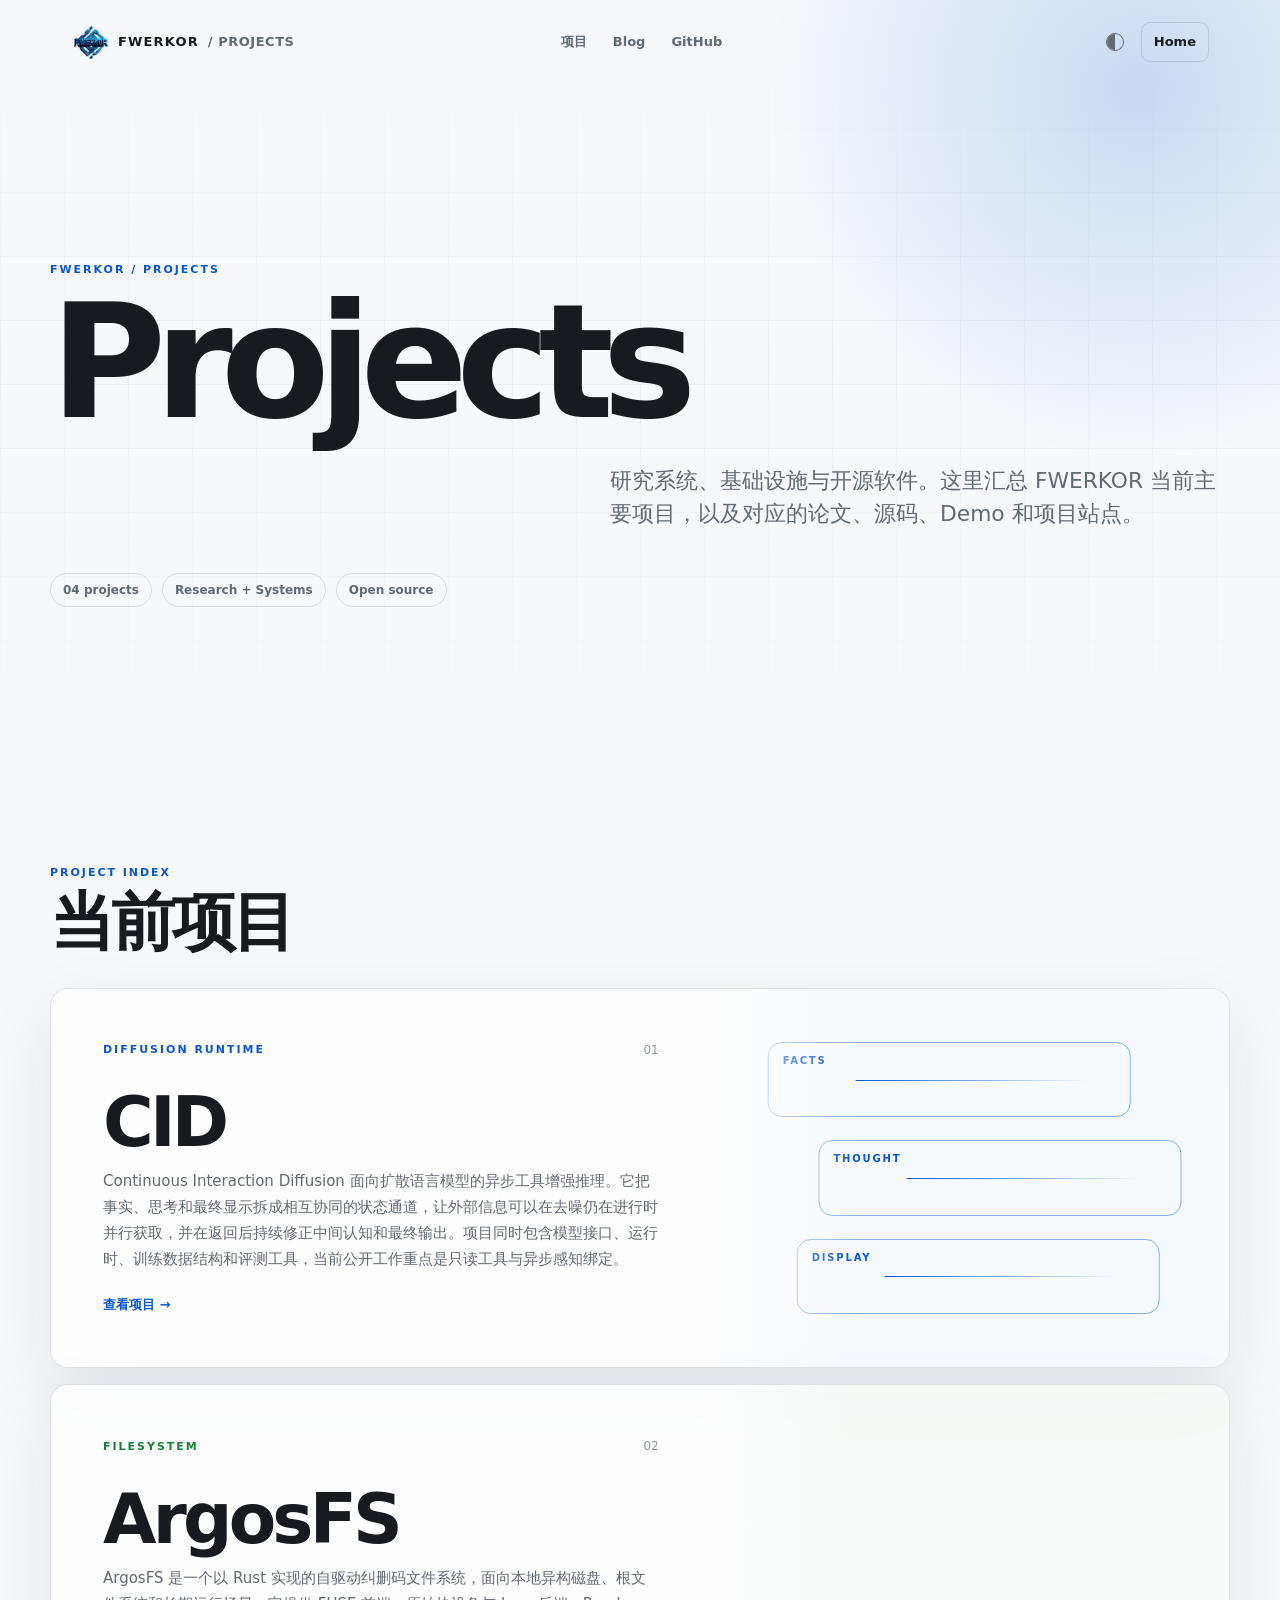
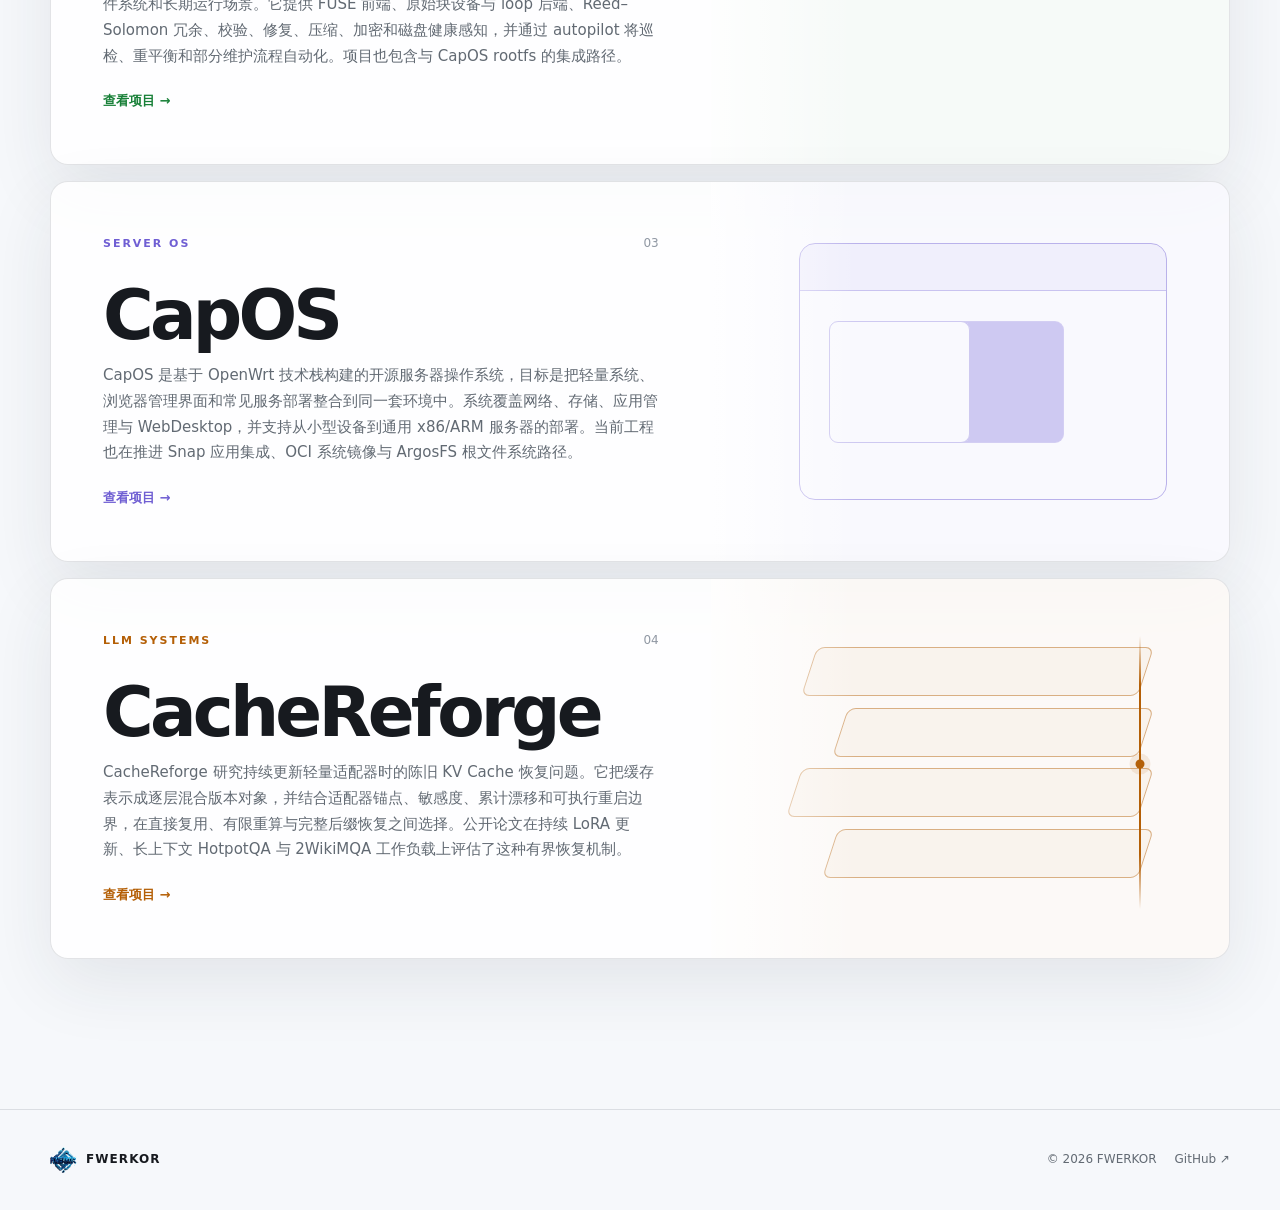
==== index.html @ 383c3d09 "feat: launch redesigned FWERKOR project site" ====
<!doctype html><html lang="zh-CN"><head><meta charset="utf-8"><meta name="viewport" content="width=device-width,initial-scale=1,viewport-fit=cover"><meta name="description" content="FWERKOR projects: research systems and open-source software."><meta name="theme-color" content="#0c0f13"><title>Projects — FWERKOR</title><link rel="icon" type="image/png" href="/assets/fwerkor-logo.png"><script src="/theme-init.js"></script><link rel="stylesheet" href="/styles.css"><script src="/main.js" defer></script></head><body><header class="site-header">
  <a class="brand" href="/"><img src="/assets/fwerkor-logo.png" alt=""><span>FWERKOR</span><span class="brand-sub">/ PROJECTS</span></a>
  <nav class="nav"><a href="/#projects">项目</a><a href="https://blog.fwerkor.com/">Blog</a><a href="https://github.com/fwerkor" target="_blank" rel="noreferrer">GitHub</a></nav>
  <div class="header-actions"><button class="theme-toggle" data-theme-toggle aria-label="切换显示模式"><span class="theme-glyph"></span></button><a class="header-home" href="https://www.fwerkor.com/">Home</a></div>
</header><main>
<section class="index-hero"><div class="hero-grid" aria-hidden="true"></div><div class="shell"><p class="index-kicker">FWERKOR / PROJECTS</p><h1 class="index-title">Projects</h1><p class="index-copy">研究系统、基础设施与开源软件。这里汇总 FWERKOR 当前主要项目，以及对应的论文、源码、Demo 和项目站点。</p><div class="hero-meta"><span class="meta-pill">04 projects</span><span class="meta-pill">Research + Systems</span><span class="meta-pill">Open source</span></div></div></section>
<section class="project-index shell" id="projects"><div class="section-head reveal"><div><p class="section-label">PROJECT INDEX</p><h2>当前项目</h2></div></div><div class="project-list"><a class="project-card reveal" data-project="cid" href="/cid/">
      <div class="project-copy">
        <div class="project-topline"><span class="project-kind">DIFFUSION RUNTIME</span><span class="project-number">01</span></div>
        <div><h3>CID</h3><p class="project-summary">Continuous Interaction Diffusion 面向扩散语言模型的异步工具增强推理。它把事实、思考和最终显示拆成相互协同的状态通道，让外部信息可以在去噪仍在进行时并行获取，并在返回后持续修正中间认知和最终输出。项目同时包含模型接口、运行时、训练数据结构和评测工具，当前公开工作重点是只读工具与异步感知绑定。</p><div class="project-action">查看项目 →</div></div>
      </div>
      <div class="project-visual cid-visual" aria-hidden="true"><div class="channel" data-label="FACTS"><i></i></div><div class="channel" data-label="THOUGHT"><i></i></div><div class="channel" data-label="DISPLAY"><i></i></div></div>
    </a><a class="project-card reveal" data-project="argosfs" href="/argosfs/">
      <div class="project-copy">
        <div class="project-topline"><span class="project-kind">FILESYSTEM</span><span class="project-number">02</span></div>
        <div><h3>ArgosFS</h3><p class="project-summary">ArgosFS 是一个以 Rust 实现的自驱动纠删码文件系统，面向本地异构磁盘、根文件系统和长期运行场景。它提供 FUSE 前端、原始块设备与 loop 后端、Reed–Solomon 冗余、校验、修复、压缩、加密和磁盘健康感知，并通过 autopilot 将巡检、重平衡和部分维护流程自动化。项目也包含与 CapOS rootfs 的集成路径。</p><div class="project-action">查看项目 →</div></div>
      </div>
      <div class="project-visual argosfs-visual" aria-hidden="true"><div class="disk"></div><div class="disk"></div><div class="disk"></div><div class="disk"></div><div class="rail a"></div><div class="rail b"></div></div>
    </a><a class="project-card reveal" data-project="capos" href="/capos/">
      <div class="project-copy">
        <div class="project-topline"><span class="project-kind">SERVER OS</span><span class="project-number">03</span></div>
        <div><h3>CapOS</h3><p class="project-summary">CapOS 是基于 OpenWrt 技术栈构建的开源服务器操作系统，目标是把轻量系统、浏览器管理界面和常见服务部署整合到同一套环境中。系统覆盖网络、存储、应用管理与 WebDesktop，并支持从小型设备到通用 x86/ARM 服务器的部署。当前工程也在推进 Snap 应用集成、OCI 系统镜像与 ArgosFS 根文件系统路径。</p><div class="project-action">查看项目 →</div></div>
      </div>
      <div class="project-visual capos-visual" aria-hidden="true"><div class="desktop"></div></div>
    </a><a class="project-card reveal" data-project="cachereforge" href="/cachereforge/">
      <div class="project-copy">
        <div class="project-topline"><span class="project-kind">LLM SYSTEMS</span><span class="project-number">04</span></div>
        <div><h3>CacheReforge</h3><p class="project-summary">CacheReforge 研究持续更新轻量适配器时的陈旧 KV Cache 恢复问题。它把缓存表示成逐层混合版本对象，并结合适配器锚点、敏感度、累计漂移和可执行重启边界，在直接复用、有限重算与完整后缀恢复之间选择。公开论文在持续 LoRA 更新、长上下文 HotpotQA 与 2WikiMQA 工作负载上评估了这种有界恢复机制。</p><div class="project-action">查看项目 →</div></div>
      </div>
      <div class="project-visual cache-visual" aria-hidden="true"><div class="layer"></div><div class="layer"></div><div class="layer"></div><div class="layer"></div><div class="restart"></div></div>
    </a></div></section>
</main><footer class="site-footer"><div class="shell footer-inner"><div class="footer-brand"><img src="/assets/fwerkor-logo.png" alt=""><span>FWERKOR</span></div><div class="footer-links"><span>© <span data-year>2026</span> FWERKOR</span><a href="https://github.com/fwerkor" target="_blank" rel="noreferrer">GitHub ↗</a></div></div></footer></body></html>
---- styles.css ----
:root{
  color-scheme:light;--bg:#f6f8fb;--surface:rgba(255,255,255,.84);--surface-solid:#fff;--surface-2:#edf2f7;
  --text:#171a1f;--muted:#626a73;--faint:#9098a3;--line:rgba(25,36,48,.12);--line-strong:rgba(25,36,48,.22);
  --blue:#0b57d0;--green:#188038;--violet:#6f5ed3;--orange:#b45f06;--header:rgba(246,248,251,.76);
  --shadow:0 24px 70px rgba(34,45,58,.09);--accent:var(--blue)
}
html[data-theme=dark]{color-scheme:dark;--bg:#0c0f13;--surface:rgba(21,25,31,.86);--surface-solid:#15191f;--surface-2:#10151b;
  --text:#edf1f5;--muted:#9ca5af;--faint:#69737f;--line:rgba(232,238,244,.11);--line-strong:rgba(232,238,244,.22);
  --blue:#8ab4f8;--green:#69d18e;--violet:#b7a9ff;--orange:#f2b568;--header:rgba(12,15,19,.76);--shadow:0 28px 78px rgba(0,0,0,.28)}
*{box-sizing:border-box}html{background:var(--bg);scroll-behavior:smooth}body{margin:0;min-width:320px;overflow-x:clip;background:var(--bg);color:var(--text);
  font-family:Inter,"Noto Sans SC","Microsoft YaHei",system-ui,-apple-system,BlinkMacSystemFont,"Segoe UI",sans-serif;line-height:1.6;text-rendering:optimizeLegibility}
a{color:inherit;text-decoration:none}img{max-width:100%;display:block}button{font:inherit}::selection{background:var(--blue);color:#fff}.shell{width:min(1180px,calc(100% - 44px));margin-inline:auto}
.site-header{position:fixed;z-index:100;top:12px;left:50%;transform:translateX(-50%);width:min(1160px,calc(100% - 28px));min-height:60px;display:grid;
  grid-template-columns:1fr auto 1fr;align-items:center;padding:8px 10px 8px 13px;border:1px solid transparent;border-radius:15px;
  transition:background .25s ease,border-color .25s ease,top .25s ease,box-shadow .25s ease}
.site-header.is-scrolled{top:8px;background:var(--header);border-color:var(--line);box-shadow:0 8px 30px rgba(0,0,0,.07);backdrop-filter:blur(20px) saturate(1.25);-webkit-backdrop-filter:blur(20px) saturate(1.25)}
.brand{display:inline-flex;align-items:center;gap:9px;width:max-content;font-size:13px;font-weight:780;letter-spacing:.09em}.brand img{width:35px;height:35px;object-fit:contain}
.brand-sub{color:var(--muted);font-weight:620;letter-spacing:.04em}.nav{display:flex;align-items:center;gap:2px}.nav a,.theme-toggle,.header-home{min-height:40px;display:inline-flex;align-items:center;
  justify-content:center;padding:0 12px;border-radius:9px;font-size:13px;font-weight:650;color:var(--muted)}.nav a:hover,.theme-toggle:hover,.header-home:hover{background:var(--surface);color:var(--text)}
.header-actions{justify-self:end;display:flex;gap:6px;align-items:center}.theme-toggle{width:40px;border:0;background:transparent;cursor:pointer;padding:0}.theme-glyph{width:18px;height:18px;border:1.6px solid currentColor;border-radius:50%;position:relative;overflow:hidden}
.theme-glyph::after{content:"";position:absolute;inset:-2px 50% -2px -2px;background:currentColor}.theme-toggle[data-mode=light] .theme-glyph::after{inset:4px;border-radius:50%}
.theme-toggle[data-mode=dark] .theme-glyph::after{inset:-2px -2px -2px 50%}.header-home{border:1px solid var(--line);color:var(--text)}
.index-hero{min-height:88svh;display:grid;align-items:center;position:relative;overflow:hidden;padding-top:76px}.index-hero::before{content:"";position:absolute;width:62vw;aspect-ratio:1;border-radius:50%;right:-20vw;top:-24vw;
  background:radial-gradient(circle,color-mix(in srgb,var(--blue) 19%,transparent),transparent 66%);pointer-events:none}.hero-grid{position:absolute;inset:0;opacity:.4;pointer-events:none;
  background-image:linear-gradient(var(--line) 1px,transparent 1px),linear-gradient(90deg,var(--line) 1px,transparent 1px);background-size:64px 64px;mask-image:linear-gradient(to bottom,transparent 8%,#000 45%,transparent 92%)}
.index-kicker,.section-label,.project-kind,.detail-kicker{margin:0;font-size:11px;font-weight:780;letter-spacing:.18em;text-transform:uppercase}.index-kicker,.detail-kicker{color:var(--blue);margin-bottom:18px}
.index-title{margin:0;max-width:1050px;font-size:clamp(76px,12.4vw,176px);line-height:.84;letter-spacing:-.075em;font-weight:850}.index-copy{margin:34px 0 0 auto;max-width:620px;color:var(--muted);font-size:clamp(17px,1.7vw,22px);line-height:1.55}
.hero-meta{margin-top:42px;display:flex;gap:10px;flex-wrap:wrap}.meta-pill{min-height:34px;padding:0 12px;border:1px solid var(--line);border-radius:999px;display:inline-flex;align-items:center;color:var(--muted);font-size:12px;font-weight:650}
.project-index{padding:72px 0 150px}.section-head{display:flex;align-items:end;justify-content:space-between;gap:28px;margin-bottom:34px}.section-label{color:var(--blue)}.section-head h2{margin:8px 0 0;font-size:clamp(38px,5vw,66px);line-height:1;letter-spacing:-.05em}
.project-list{display:grid;gap:16px}.project-card{--accent:var(--blue);min-height:370px;position:relative;overflow:hidden;display:grid;grid-template-columns:1.12fr .88fr;border:1px solid var(--line);
  border-radius:18px;background:var(--surface);box-shadow:var(--shadow);transition:transform .3s ease,border-color .3s ease}.project-card:hover{transform:translateY(-4px);border-color:color-mix(in srgb,var(--accent) 38%,var(--line))}
.project-card[data-project=cid]{--accent:var(--blue)}.project-card[data-project=argosfs]{--accent:var(--green)}.project-card[data-project=capos]{--accent:var(--violet)}.project-card[data-project=cachereforge]{--accent:var(--orange)}
.project-copy{position:relative;z-index:2;padding:clamp(30px,5vw,52px);display:flex;flex-direction:column;justify-content:space-between}.project-kind{color:var(--accent)}.project-number{color:var(--faint);font-size:12px;font-variant-numeric:tabular-nums}
.project-topline{display:flex;justify-content:space-between;align-items:center}.project-card h3{margin:30px 0 14px;font-size:clamp(42px,5.4vw,74px);line-height:.95;letter-spacing:-.055em}.project-summary{margin:0;max-width:680px;color:var(--muted);font-size:15px;line-height:1.72}
.project-action{margin-top:22px;font-size:13px;font-weight:720;color:var(--accent)}.project-visual{position:relative;min-height:100%;background:color-mix(in srgb,var(--accent) 3%,transparent);overflow:hidden}.project-visual::after{content:"";position:absolute;inset:0;background:linear-gradient(90deg,var(--surface),transparent 28%);pointer-events:none}
.cid-visual .channel{position:absolute;left:18%;right:12%;height:20%;border:1px solid color-mix(in srgb,var(--accent) 45%,transparent);border-radius:14px}.cid-visual .channel::before{content:attr(data-label);position:absolute;left:14px;top:10px;font-size:10px;font-weight:780;letter-spacing:.18em;color:var(--accent)}
.cid-visual .channel:nth-child(1){top:14%;transform:translateX(-10%)}.cid-visual .channel:nth-child(2){top:40%;transform:translateX(4%)}.cid-visual .channel:nth-child(3){top:66%;transform:translateX(-2%)}.cid-visual .channel i{position:absolute;top:50%;left:24%;right:12%;height:1px;background:linear-gradient(90deg,var(--accent),transparent)}
.argos-visual .disk{position:absolute;left:22%;width:58%;height:17%;border:1px solid color-mix(in srgb,var(--accent) 45%,transparent);border-radius:50%}.argos-visual .disk::after{content:"";position:absolute;inset:14% 4%;border:1px solid color-mix(in srgb,var(--accent) 26%,transparent);border-radius:50%}
.argos-visual .disk:nth-child(1){top:18%}.argos-visual .disk:nth-child(2){top:35%;left:28%}.argos-visual .disk:nth-child(3){top:52%;left:18%}.argos-visual .disk:nth-child(4){top:69%;left:26%}.argos-visual .rail{position:absolute;top:16%;bottom:13%;width:1px;background:linear-gradient(transparent,var(--accent),transparent);opacity:.45}.argos-visual .rail.a{left:32%}.argos-visual .rail.b{right:31%}
.capos-visual .desktop{position:absolute;inset:16% 12% 16% 17%;border:1px solid color-mix(in srgb,var(--accent) 46%,transparent);border-radius:16px;overflow:hidden}.capos-visual .desktop::before{content:"";position:absolute;left:0;right:0;top:0;height:18%;border-bottom:1px solid color-mix(in srgb,var(--accent) 30%,transparent);background:color-mix(in srgb,var(--accent) 6%,transparent)}
.capos-visual .desktop::after{content:"";position:absolute;left:8%;top:30%;width:38%;height:47%;border:1px solid color-mix(in srgb,var(--accent) 31%,transparent);border-radius:9px;box-shadow:94px 0 0 -1px color-mix(in srgb,var(--accent) 5%,transparent),94px 0 0 0 color-mix(in srgb,var(--accent) 28%,transparent)}
.cache-visual .layer{position:absolute;left:19%;right:16%;height:13%;border:1px solid color-mix(in srgb,var(--accent) 46%,transparent);transform:skewX(-18deg);border-radius:8px;background:color-mix(in srgb,var(--accent) 4%,transparent)}.cache-visual .layer:nth-child(1){top:18%}.cache-visual .layer:nth-child(2){top:34%;left:25%}.cache-visual .layer:nth-child(3){top:50%;left:16%}.cache-visual .layer:nth-child(4){top:66%;left:23%}
.cache-visual .restart{position:absolute;right:17%;top:15%;bottom:13%;width:2px;background:linear-gradient(transparent,var(--accent) 18% 80%,transparent)}.cache-visual .restart::after{content:"";position:absolute;width:9px;height:9px;border-radius:50%;background:var(--accent);left:50%;top:47%;transform:translate(-50%,-50%);box-shadow:0 0 0 6px color-mix(in srgb,var(--accent) 11%,transparent)}
.detail-page{padding-top:82px}.detail-page[data-project=cid]{--accent:var(--blue)}.detail-page[data-project=argosfs]{--accent:var(--green)}.detail-page[data-project=capos]{--accent:var(--violet)}.detail-page[data-project=cachereforge]{--accent:var(--orange)}
.detail-hero{min-height:74svh;position:relative;overflow:hidden;display:grid;align-items:center;border-bottom:1px solid var(--line)}.detail-hero::before{content:"";position:absolute;width:min(62vw,860px);aspect-ratio:1;right:-20vw;top:-24vw;border-radius:50%;background:radial-gradient(circle,color-mix(in srgb,var(--accent) 21%,transparent),transparent 66%)}
.detail-hero-inner{position:relative;z-index:2;padding:68px 0 74px}.back-link{display:inline-flex;gap:8px;align-items:center;color:var(--muted);font-size:13px;font-weight:650;margin-bottom:34px}.detail-kicker{color:var(--accent)}.detail-title{margin:0;max-width:1050px;font-size:clamp(66px,10vw,146px);line-height:.86;letter-spacing:-.07em;font-weight:850}.detail-subtitle{margin:22px 0 0;max-width:800px;color:var(--muted);font-size:clamp(18px,2vw,24px);line-height:1.5}
.resource-row{margin-top:34px;display:flex;flex-wrap:wrap;gap:10px}.resource-link{min-height:44px;padding:0 15px;display:inline-flex;align-items:center;gap:8px;border:1px solid var(--line);border-radius:9px;font-size:13px;font-weight:700;background:var(--surface);transition:transform .2s ease,border-color .2s ease}
.resource-link.primary{background:var(--accent);color:#fff;border-color:var(--accent)}html[data-theme=dark] .resource-link.primary{color:#0b0e12}.resource-link:hover{transform:translateY(-1px);border-color:var(--line-strong)}
.detail-body{padding:88px 0 140px}.fact-grid{display:grid;grid-template-columns:repeat(4,1fr);gap:12px;margin-bottom:84px}.fact{min-height:126px;padding:20px;border:1px solid var(--line);border-radius:13px;background:var(--surface)}.fact-label{display:block;color:var(--faint);font-size:10px;font-weight:760;letter-spacing:.16em;text-transform:uppercase;margin-bottom:21px}.fact-value{display:block;font-size:16px;font-weight:700;letter-spacing:-.02em}
.content-grid{display:grid;grid-template-columns:minmax(220px,.55fr) minmax(0,1.45fr);gap:78px;margin-top:66px}.content-nav{position:sticky;top:110px;align-self:start}.content-nav .section-label{margin-bottom:10px}.content-nav h2{margin:0;font-size:clamp(36px,4vw,58px);line-height:1;letter-spacing:-.045em}
.prose{display:grid;gap:52px}.prose-section{border-top:1px solid var(--line);padding-top:27px}.prose-section h3{margin:0 0 14px;font-size:clamp(25px,3vw,38px);line-height:1.1;letter-spacing:-.035em}.prose-section p{margin:0;color:var(--muted);font-size:16px;max-width:780px}
.feature-list{display:grid;grid-template-columns:1fr 1fr;gap:12px;margin-top:22px}.feature{padding:18px;border:1px solid var(--line);border-radius:12px;background:var(--surface)}.feature strong{display:block;margin-bottom:7px;font-size:14px}.feature span{color:var(--muted);font-size:13px}
.architecture{min-height:320px;position:relative;overflow:hidden;margin-top:24px;border:1px solid var(--line);border-radius:16px;background:var(--surface-2)}.architecture .arch-label{position:absolute;left:20px;top:18px;color:var(--faint);font-size:10px;letter-spacing:.16em;font-weight:760}
.cid-arch .lane{position:absolute;left:8%;right:8%;height:18%;border:1px solid color-mix(in srgb,var(--accent) 45%,transparent);border-radius:12px}.cid-arch .lane:nth-of-type(1){top:20%}.cid-arch .lane:nth-of-type(2){top:43%}.cid-arch .lane:nth-of-type(3){top:66%}.cid-arch .lane::after{content:"";position:absolute;left:10%;right:10%;top:50%;height:1px;background:linear-gradient(90deg,var(--accent),transparent)}
.argos-arch::after{content:"";position:absolute;left:10%;right:10%;top:51%;height:1px;background:color-mix(in srgb,var(--accent) 38%,transparent)}.argos-arch .node{position:absolute;width:76px;height:76px;border:1px solid color-mix(in srgb,var(--accent) 50%,transparent);border-radius:50%;background:var(--surface-solid)}
.argos-arch .n1{left:12%;top:35%}.argos-arch .n2{left:36%;top:22%}.argos-arch .n3{left:58%;top:49%}.argos-arch .n4{right:10%;top:30%}
.capos-arch .frame{position:absolute;inset:18% 10%;border:1px solid color-mix(in srgb,var(--accent) 47%,transparent);border-radius:16px}.capos-arch .frame::before{content:"";position:absolute;left:0;right:0;top:16%;height:1px;background:color-mix(in srgb,var(--accent) 32%,transparent)}
.capos-arch .pane{position:absolute;top:34%;height:42%;border:1px solid color-mix(in srgb,var(--accent) 32%,transparent);border-radius:10px}.capos-arch .p1{left:16%;width:31%}.capos-arch .p2{right:16%;width:31%}
.cache-arch .block{position:absolute;left:12%;right:16%;height:15%;border:1px solid color-mix(in srgb,var(--accent) 45%,transparent);transform:skewX(-18deg);border-radius:8px}.cache-arch .b1{top:18%}.cache-arch .b2{top:38%;left:20%}.cache-arch .b3{top:58%;left:14%}.cache-arch .marker{position:absolute;right:15%;top:13%;bottom:13%;width:2px;background:var(--accent);opacity:.7}
.site-footer{border-top:1px solid var(--line)}.footer-inner{min-height:100px;display:flex;align-items:center;justify-content:space-between;gap:24px;color:var(--muted);font-size:12px}.footer-brand{display:flex;align-items:center;gap:9px;color:var(--text);font-weight:740;letter-spacing:.09em}.footer-brand img{width:27px;height:27px;object-fit:contain}.footer-links{display:flex;gap:18px;flex-wrap:wrap}.footer-links a:hover{color:var(--text)}
.has-js .reveal{opacity:0;transform:translateY(26px);transition:opacity .65s ease,transform .75s cubic-bezier(.2,.7,.2,1)}.has-js .reveal.is-visible{opacity:1;transform:none}
@media(max-width:900px){.site-header{grid-template-columns:1fr auto}.nav{display:none}.project-card{grid-template-columns:1fr}.project-visual{min-height:240px}.project-visual::after{background:linear-gradient(180deg,var(--surface),transparent 28%)}.fact-grid{grid-template-columns:1fr 1fr}.content-grid{grid-template-columns:1fr;gap:36px}.content-nav{position:static}}
@media(max-width:600px){.shell{width:calc(100% - 28px)}.site-header{top:8px;width:calc(100% - 16px);min-height:56px;padding:6px 7px 6px 10px}.brand img{width:33px;height:33px}.brand-sub{display:none}.header-home{padding:0 10px}.index-hero{min-height:80svh;padding-top:70px}.index-title{font-size:clamp(64px,21vw,96px)}.index-copy{margin-top:26px;font-size:17px}.project-index{padding:60px 0 100px}.section-head{align-items:start;flex-direction:column}.project-card{min-height:560px}.project-copy{padding:26px}.project-card h3{font-size:44px;margin-top:24px}.project-summary{font-size:14px}.project-visual{min-height:220px}.detail-page{padding-top:72px}.detail-hero{min-height:auto}.detail-hero-inner{padding:48px 0 60px}.detail-title{font-size:clamp(56px,18vw,84px)}.detail-subtitle{font-size:17px}.detail-body{padding:68px 0 100px}.fact-grid{grid-template-columns:1fr;margin-bottom:60px}.fact{min-height:104px}.feature-list{grid-template-columns:1fr}.architecture{min-height:260px}.footer-inner{min-height:125px;flex-direction:column;align-items:flex-start;justify-content:center}}
@media(prefers-reduced-motion:reduce){html{scroll-behavior:auto}*,*::before,*::after{animation:none!important;transition-duration:.01ms!important}.has-js .reveal{opacity:1;transform:none}}
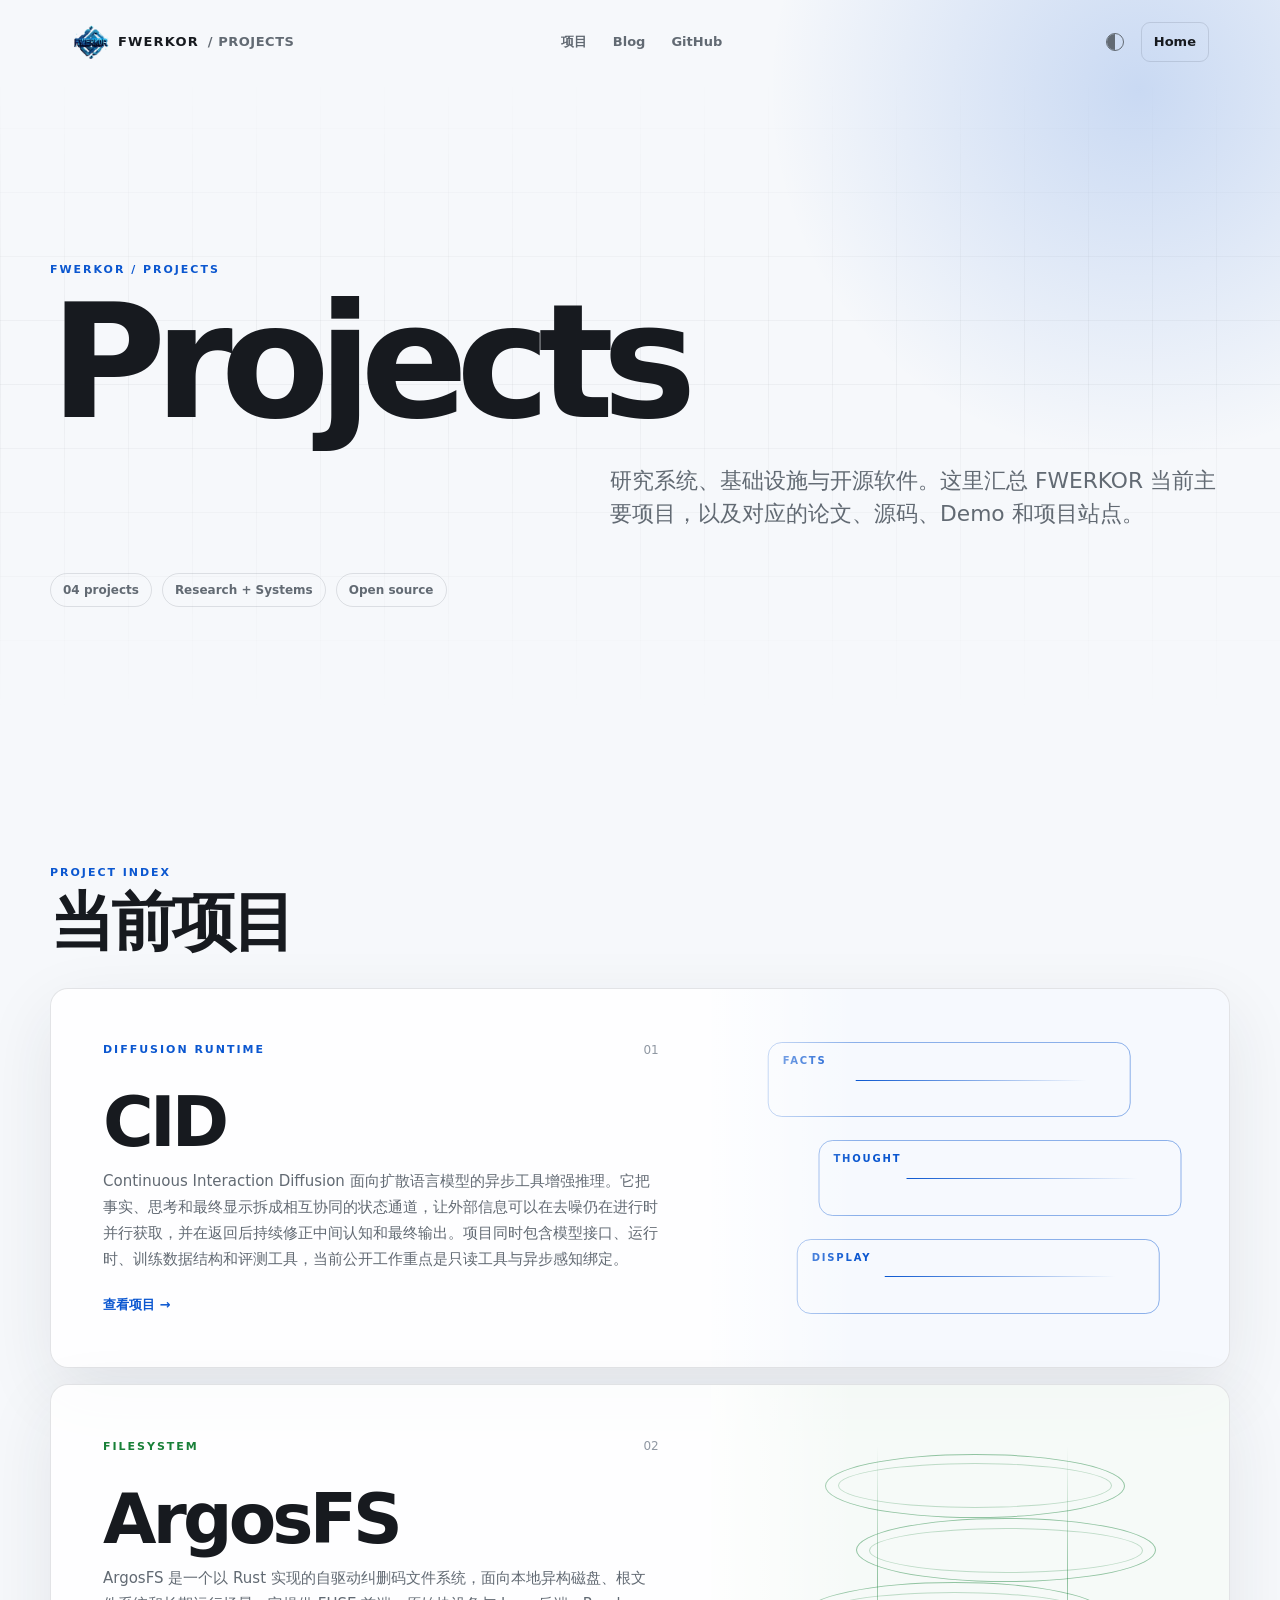
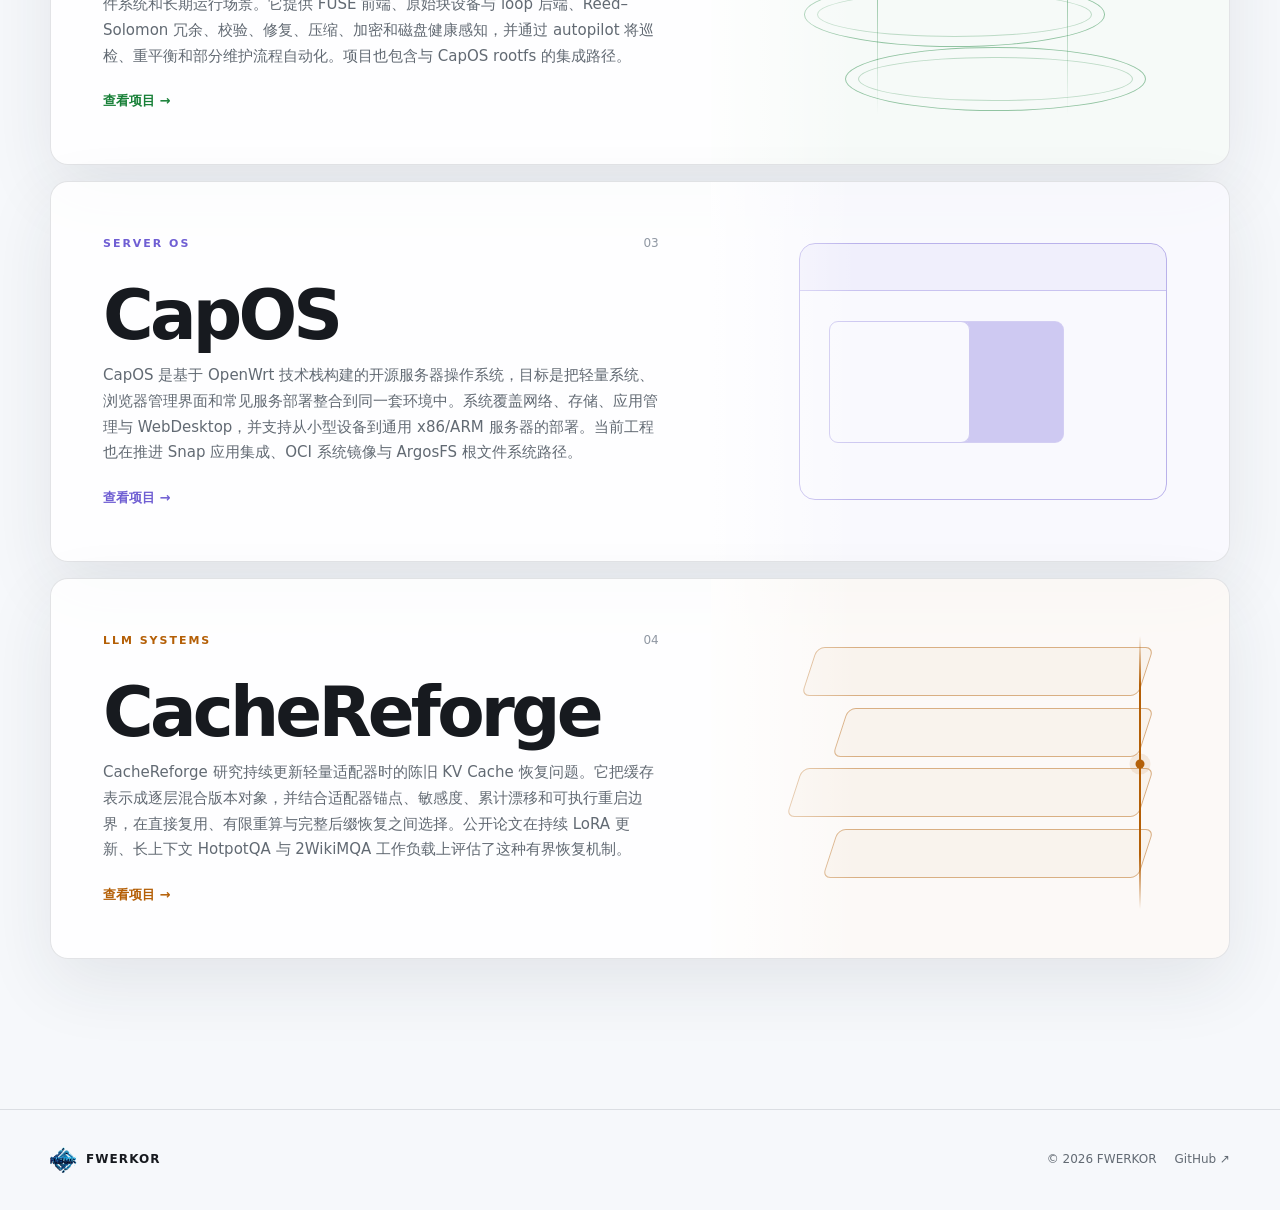
==== commit 713d9af8: "fix: render ArgosFS project motif" ====
--- a/index.html
+++ b/index.html
@@ -15,7 +15,7 @@
         <div class="project-topline"><span class="project-kind">FILESYSTEM</span><span class="project-number">02</span></div>
         <div><h3>ArgosFS</h3><p class="project-summary">ArgosFS 是一个以 Rust 实现的自驱动纠删码文件系统，面向本地异构磁盘、根文件系统和长期运行场景。它提供 FUSE 前端、原始块设备与 loop 后端、Reed–Solomon 冗余、校验、修复、压缩、加密和磁盘健康感知，并通过 autopilot 将巡检、重平衡和部分维护流程自动化。项目也包含与 CapOS rootfs 的集成路径。</p><div class="project-action">查看项目 →</div></div>
       </div>
-      <div class="project-visual argosfs-visual" aria-hidden="true"><div class="disk"></div><div class="disk"></div><div class="disk"></div><div class="disk"></div><div class="rail a"></div><div class="rail b"></div></div>
+      <div class="project-visual argos-visual" aria-hidden="true"><div class="disk"></div><div class="disk"></div><div class="disk"></div><div class="disk"></div><div class="rail a"></div><div class="rail b"></div></div>
     </a><a class="project-card reveal" data-project="capos" href="/capos/">
       <div class="project-copy">
         <div class="project-topline"><span class="project-kind">SERVER OS</span><span class="project-number">03</span></div>
